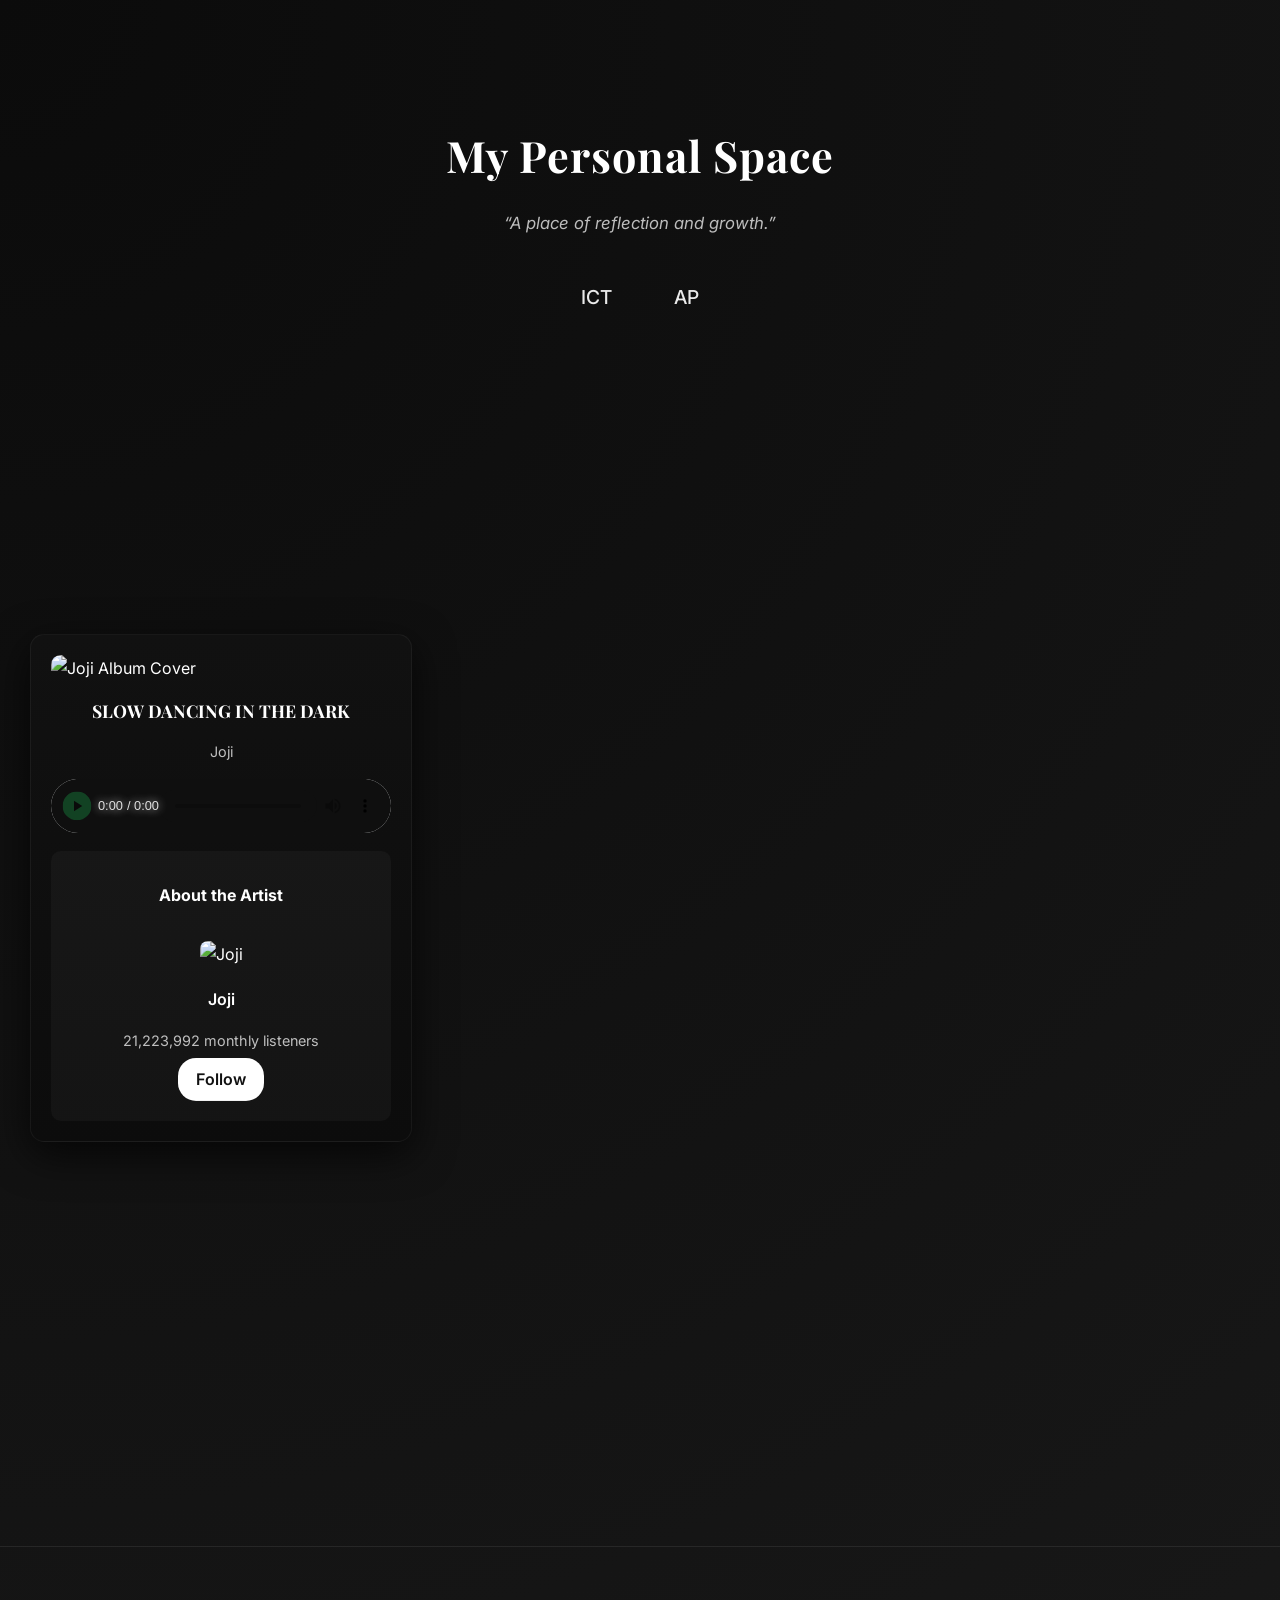
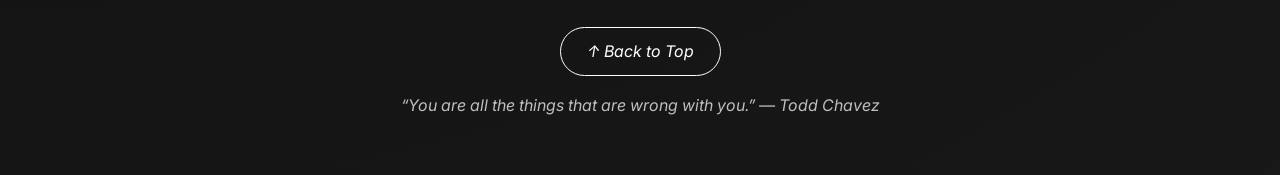
==== index.html @ 6a161e57 "Add files via upload" ====
<!DOCTYPE html>
<html lang="en">
<head>
  <meta charset="utf-8" />
  <meta name="viewport" content="width=device-width,initial-scale=1" />
  <title>My Personal Space</title>
  <link rel="stylesheet" href="style.css">
  <link href="https://fonts.googleapis.com/css2?family=Inter:wght@300;400;600&family=Playfair+Display:wght@500&display=swap" rel="stylesheet">
</head>
<body>
  <div class="page-layout">
  <main class="page-content">
    <header>
      <h1>My Personal Space</h1>
      <p class="subtitle">“A place of reflection and growth.”</p>
      <nav>
        <a href="ict.html" class="big-text">ICT</a>
        <a href="ap.html" class="big-text">AP</a>
      </nav>
    </header>

<section class="frame-row right-layout scroll-fade">
  <div class="frame-text">
    <h1>Website Creator</h1>
    <p>
      <strong>Name:</strong> Norman Jr. H. Yu<br>
      <strong>Birthday:</strong> August 12, 2011<br>
      <strong>Age:</strong> 14<br>
      Follow Joji to see more.
    </p>
  </div>
  <div class="frame-image">
    <img src="assets/photos/aboutme/me.png" alt="Photo of Norman Jr. Yu">
    <p class="frame-caption">Taken on April 18, 2025 at the MacArthur Landing Memorial National Park.</p>
  </div>
</section>

<section class="frame-row left-layout scroll-fade">
  <div class="frame-image">
    <img src="assets/photos/aboutme/cof/photo.png" alt="Circle of Friends">
    <p class="frame-caption">The last picture of us all together before the "Great Separation". (Taken on May 28, 2023)</p>
  </div>
  <div class="frame-text">
    <h2>Circle Of Friends</h2>
    <p>I love all my friends. Without them, I wouldn't have reached something true.</p>

 <!-- Learn More Button turned into "VIEW" button -->
<a href="secondary html files/cof.html" class="view-button">
  VIEW
  <svg fill="currentColor" viewBox="0 0 24 24" class="icon">
    <path
      clip-rule="evenodd"
      d="M12 2.25c-5.385 0-9.75 4.365-9.75 9.75s4.365 9.75 9.75 9.75 9.75-4.365 9.75-9.75S17.385 2.25 12 2.25zm4.28 10.28a.75.75 0 000-1.06l-3-3a.75.75 0 10-1.06 1.06l1.72 1.72H8.25a.75.75 0 000 1.5h5.69l-1.72 1.72a.75.75 0 101.06 1.06l3-3z"
      fill-rule="evenodd"
    ></path>
  </svg>
</a>

  </div>
</section>


<section class="frame-row right-layout scroll-fade">
  <div class="frame-text">
    <h1>My Family</h1>
    <p>
      I cherish my family dearly. Even on bad days, I will never forget that they shape me to become the person I am today.
    </p>
  </div>
  <div class="frame-image">
    <img src="assets/photos/family.png" alt="Family photo">
    <p class="frame-caption">“I am Mr. Blue!”</p>
  </div>
</section>

    <footer>
      <a href="#" class="back-top">↑ Back to Top</a>
      <p>“You are all the things that are wrong with you.” — Todd Chavez</p>
    </footer>
  </main>

  <!-- Spotify Sidebar -->
  <aside class="spotify-sidebar" aria-label="Now Playing sidebar">
    <div class="spotify-album">
      <img src="assets/albumcovers/ballads1.png" alt="Joji Album Cover">
    </div>

    <div class="spotify-song-info">
      <h2>SLOW DANCING IN THE DARK</h2>
      <p>Joji</p>
    </div>

    <div class="spotify-audio">
      <audio autoplay controls loop>
        <source src="assets/trackaudio/slowdancing.mp3" type="audio/mpeg">
        Your browser does not support the audio element.
      </audio>
    </div>

    <div class="spotify-about">
      <h4>About the Artist</h4>
      <img src="assets/photos/aboutartist/joji.png" alt="Joji" class="artist-photo">
      <p class="artist-name">Joji</p>
      <p class="artist-listeners">21,223,992 monthly listeners</p>
      <a href="likes.html" class="follow-btn">Follow</a>
    </div>
  </aside>
  </div>

</div>
</body>

</html>
---- style.css ----
/* ——— Fonts & Base ——— */
body {
  margin: 0;
  font-family: 'Inter', sans-serif;
  background: radial-gradient(circle at top left, #0b0b0b, #181818);
  color: #f2f2f2;
  overflow-x: hidden;
  animation: fadeInBody 1.5s ease forwards;
  scroll-behavior: smooth;
  line-height: 1.7;
}


.big-text {
  font-size: larger;
}

@keyframes fadeInBody {
  from { opacity: 0; transform: translateY(15px); }
  to { opacity: 1; transform: translateY(0); }
}

/* ——— Header ——— */
header {
  text-align: center;
  padding: 90px 20px 60px;
  animation: fadeInUp 1.2s ease forwards;
}

h1 {
  font-family: 'Playfair Display', serif;
  font-size: 2.7em;
  color: #fff;
  letter-spacing: 1px;
  margin-bottom: 12px;
}

.subtitle {
  font-style: italic;
  color: #bdbdbd;
  font-size: 1.05em;
  margin-bottom: 35px;
}

/* ——— Navigation ——— */
nav {
  display: flex;
  justify-content: center;
  gap: 30px;
  margin-bottom: 20px;
}

nav a {
  text-decoration: none;
  color: #eaeaea;
  font-weight: 500;
  padding: 8px 16px;
  border-radius: 20px;
  transition: all 0.3s ease;
}

nav a:hover {
  background: #ffffff10;
  color: #fff;
  transform: translateY(-2px);
}

/* ——— Sections ——— */
section {
  text-align: center;
  padding: 70px 20px;
  max-width: 800px;
  margin: 0 auto;
  opacity: 0;
  animation: fadeInUp 1.3s ease forwards;
}

/* Apply scroll-driven fade + slide */
.scroll-fade {
  opacity: 0;
  transform: translateY(60px);
  animation: fadeSlide ease both;
  animation-timeline: scroll-anim;
  animation-range: entry 0% cover 40%;
}

/* Keyframes for the scroll animation */
@keyframes fadeSlide {
  from {
    opacity: 0;
    transform: translateY(60px);
  }
  to {
    opacity: 1;
    transform: translateY(0);
  }
}


@keyframes fadeInUp {
  from { opacity: 0; transform: translateY(40px); }
  to { opacity: 1; transform: translateY(0); }
}

h2 {
  font-family: 'Playfair Display', serif;
  font-size: 2em;
  color: #fff;
  margin-bottom: 20px;
}

/* ——— Frame Layout ——— */
.frame-row {
  display: flex;
  align-items: center;
  justify-content: space-between;
  gap: 40px;
  margin: 80px auto;
  padding: 30px;
  max-width: 1000px;
  background: rgba(255,255,255,0.02);
  border-radius: 16px;
  box-shadow: 0 10px 30px rgba(0,0,0,0.4);
  backdrop-filter: blur(6px);
}

.frame-row.left-layout {
  flex-direction: row-reverse;
}

.frame-image {
  flex: 0 0 300px;
  text-align: center;
}

.frame-image img {
  width: 100%;
  border-radius: 12px;
  filter: grayscale(20%) brightness(0.9);
  transition: 0.4s ease;
  box-shadow: 0 8px 25px rgba(0,0,0,0.6);
}

.frame-image img:hover {
  filter: grayscale(0%) brightness(1);
  transform: scale(1.03);
}

.frame-caption {
  color: rgba(255,255,255,0.6);
  font-size: 0.85em;
  margin-top: 10px;
  font-style: italic;
}

.frame-text {
  flex: 1;
  text-align: left;
}

.frame-text h1,
.frame-text h2 {
  font-family: 'Playfair Display', serif;
  color: #fff;
  margin-bottom: 15px;
}

.frame-text p {
  color: #d3d3d3;
  font-size: 1.05em;
}

/* ——— Back to Top ——— */
.back-top {
  display: inline-block;
  margin-top: 40px;
  background: transparent;
  border: 1.5px solid #fff;
  padding: 10px 26px;
  border-radius: 30px;
  color: #fff;
  transition: 0.3s;
  text-decoration: none;
  text-align: center;
}

.back-top:hover {
  background: #fff;
  color: #000;
  transform: translateY(-3px);
}

/* ——— Footer ——— */
footer {
  text-align: center;
  padding: 40px 20px;
  color: #bfbfbf;
  font-style: italic;
  border-top: 1px solid rgba(255,255,255,0.08);
  animation: fadeInUp 1.6s ease forwards;
}


/* ——— Spotify Sidebar ——— */
:root {
  --accent-green: #1db954;
  --panel: #111;
  --muted: #bfbfbf;
}

.spotify-sidebar {
  position: absolute;
  left: 30px;                 /* slight offset from edge */
  top: 50%;
  transform: translateY(-50%);
  height: fit-content;
  width: 340px;               /* increased width */
  max-width: calc(100vw - 48px);
  background: linear-gradient(180deg, #111, #0c0c0c);
  border-radius: 14px;
  padding: 20px;
  box-shadow: 0 12px 40px rgba(0,0,0,0.7);
  color: #fff;
  overflow-y: auto;
  overflow-x: hidden;
  max-height: 1500px;
  border: 1px solid rgba(255,255,255,0.05);
  z-index: 50;
  scrollbar-width: none;
  overflow-y: scroll;        /* scrollable vertically */
  overflow-x: hidden;        /* prevent sideways scrolling */
  -ms-overflow-style: none;  /* hide scrollbar in old Edge/IE */
}

.spotify-sidebar::-webkit-scrollbar {
  width: 0;
  height: 0;
}

/* ——— Album Art ——— */
.spotify-album img {
  width: 100%;
  height: 340px;
  border-radius: 10px;
  margin-bottom: 14px;
  transition: transform 0.3s ease;
}

.spotify-album img:hover {
  transform: scale(1.03);
}

/* ——— Song Info ——— */
.spotify-song-info {
  text-align: center;
  margin-bottom: 12px;
}

.spotify-song-info h2 {
  margin: 0;
  font-size: 1.1rem;
}

.spotify-song-info p {
  color: var(--muted);
  font-size: 0.9rem;
}

/* ——— Audio Player ——— */
.spotify-audio {
  display: flex;
  justify-content: center;
  margin: 12px 0 18px;
}

.spotify-audio audio {
  width: 100%;
  border-radius: 10px;
  accent-color: var(--accent-green);
}

/* ——— Artist Card ——— */
.spotify-about {
  background: rgba(255,255,255,0.03);
  border-radius: 10px;
  padding: 10px;
  text-align: center;
}

.artist-photo {
  width: 100%;
  border-radius: 8px;
  object-fit: cover;
  margin: 10px auto;
}

.artist-name {
  font-weight: 600;
  margin-top: 8px;
}

.artist-listeners {
  color: var(--muted);
  font-size: 0.9rem;
  margin: 4px 0;
}

/* ——— Follow Button ——— */
.follow-btn {
  background: white;
  color: #111;
  border: none;
  padding: 8px 18px;
  border-radius: 18px;
  margin-bottom: 10px;
  cursor: pointer;
  transition: all 0.3s ease;
  font-weight: 600;
  text-decoration: none;
  display: inline-block;
}

.follow-btn:hover {
  background-color: var(--accent-green);
  color: #fff;
  transform: scale(1.07);
}

/* ——— Responsive ——— */
@media (max-width: 950px) {
  .spotify-sidebar {
    display: none;
    right: auto;
  }
  .frame-row {
    flex-direction: column;
    text-align: center;
  }
  .frame-text {
    text-align: center;
  }
}
.follow {
  background: white;
  color: #111;
  border: none;
  padding: 8px 16px;
  border-radius: 18px;
  margin-bottom: 8px;
  cursor: pointer;
  transition: 0.3s ease;
  font-weight: 600;
  font-family: inherit;
  width: 100px; /* same as .follow-btn */
  text-align: center;
  box-sizing: border-box;
  line-height: normal;
  text-decoration: none;
}

/* Hover state — same size and animation as .follow-btn */
.follow:hover {
  filter: brightness(1.067);
  transform: scale(1.1);
  background-color: var(--accent-green);
  color: white;
}

/* Change the text when hovered */
.follow:hover::before {
  content: "Unfollow?";
}

/* Hide original text visually when hovered */
.follow:hover {
  color: transparent; /* hides the original 'Followed' text */
  position: relative;
}

/* Position the hover text properly */
.follow:hover::before {
  position: absolute;
  top: 50%;
  left: 50%;
  transform: translate(-50%, -50%);
  color: white;
}

/* Chrome / Edge / Safari custom styles */
audio::-webkit-media-controls-panel {
  background: #0f0f0f;
  border-radius: 8px;
}
audio::-webkit-media-controls-play-button {
  background-color: var(--accent-green);
  border-radius: 50%;
  transform: scale(0.9);
}
audio::-webkit-media-controls-play-button:hover {
  background-color: #1ed760;
}
audio::-webkit-media-controls-current-time-display,
audio::-webkit-media-controls-time-remaining-display {
  color: #fff;
  font-size: 0.8rem;
}
audio::-webkit-media-controls-timeline {
  background-color: #0f0f0f;
  border-radius: 50px;
}
audio::-webkit-media-controls-volume-slider {
  color: #1ed760;
  accent-color: var(--accent-green);
}
audio::-webkit-media-controls-timeline::-webkit-slider-thumb,
audio::-webkit-media-controls-volume-slider::-webkit-slider-thumb {
  background: white;
  border-radius: 50%;
}

/* LESSONS TEMPLATE FOR ICT AND AP (and likes lmao) */


.card-container {
  display: flex;
  justify-content: center;
  gap: 20px;
  flex-wrap: wrap;
  padding: 15px;
}

/* ——— Card Styling ——— */
.card {
  position: relative;
  width: 250px;
  height: 350px;
  border-radius: 10px;
  padding: 1rem;
  overflow: hidden;
  display: flex;
  flex-direction: column;
  justify-content: flex-end;
  gap: 7.5px;
  color: white;
  background-position: center;
  background-size: cover;
  background-repeat: no-repeat;
  transition: transform 0.5s ease, filter 0.5s ease;

  /* 🩶 Start grayscale and dimmed */
  filter: grayscale(100%) brightness(0.7);
}

/* ——— Overlay ——— */
.card::after {
  content: "";
  position: absolute;
  inset: 0;
  background: rgba(0, 0, 0, 0.3);
  opacity: 0.5;
  transition: opacity 0.3s ease;
}

.card:hover::after {
  opacity: 0.25;
}

/* ——— Hover Effects ——— */
.card:hover {
  transform: scale(1.1);
  border-radius: 15px;

  /* 🌈 Restore color and brightness */
  filter: grayscale(0%) brightness(1);
}

/* ——— Header + Line Effect ——— */
.cardHeader {
  text-transform: uppercase;
  position: relative;
  width: max-content;
  font-weight: bold;
  transition: all 0.5s ease;
}

.cardH {
  text-transform: uppercase;
  position: relative;
  width: max-content;
  font-weight: bold;
  transition: all 0.5s ease;
  text-align: justify;
}

.cardH::after {
    content: "";
  width: calc(100% + 1rem);
  height: 2.5px;
  transform: translateX(calc(-100% - 1rem));
  background: rgb(0, 0, 0);
  bottom: -2px;
  left: 0;
  position: absolute;
  opacity: 0;
}

.cardHeader::after {
  content: "";
  width: calc(100% + 1rem);
  height: 2.5px;
  transform: translateX(calc(-100% - 1rem));
  background: rgb(0, 0, 0);
  bottom: -2px;
  left: 0;
  position: absolute;
  opacity: 0;
}

/* ——— Details Section ——— */
.details {
  z-index: 2;
  display: flex;
  flex-direction: column;
  gap: 5px;
  transform: translateY(95%);
  transition: all 0.5s ease;
}

.card:hover .details {
  transform: translateY(0%);
  transition-delay: 0.5s;
}

.card:hover .cardHeader::after {
  transform: translateX(-1rem);
  transition: 0.5s ease;
  opacity: 1;
}

a {
  position: relative;
  display: inline-block;
  cursor: pointer;
  outline: none;
  border: 0;
  vertical-align: middle;
  text-decoration: none;
  background: transparent;
  padding: 0;
  font-size: inherit;
  font-family: inherit;
}

a.learn-more {
  width: 12rem;
  height: auto;
}

a.learn-more .circle {
  transition: all 0.45s cubic-bezier(0.65, 0, 0.076, 1);
  position: relative;
  display: block;
  margin: 0;
  width: 3rem;
  height: 3rem;
  background: #fafafa;
  border-radius: 1.625rem;
}

a.learn-more .circle .icon {
  transition: all 0.45s cubic-bezier(0.65, 0, 0.076, 1);
  position: absolute;
  top: 0;
  bottom: 0;
  margin: auto;
  background: #fff;
}

a.learn-more .circle .icon.arrow {
  transition: all 0.45s cubic-bezier(0.65, 0, 0.076, 1);
  left: 0.625rem;
  width: 1.125rem;
  height: 0.125rem;
  background: none;
}

a.learn-more .circle .icon.arrow::before {
  position: absolute;
  content: "";
  top: -0.29rem;
  right: 0.0625rem;
  width: 0.625rem;
  height: 0.625rem;
  border-top: 0.125rem solid #000000;
  border-right: 0.125rem solid #000000;
  transform: rotate(45deg);
}

a.learn-more .button-text {
  transition: all 0.45s cubic-bezier(0.65, 0, 0.076, 1);
  position: absolute;
  top: 0;
  left: 0;
  right: 0;
  bottom: 0;
  padding: 0.75rem 0;
  margin: 0 0 0 1.85rem;
  color: #ffffff;
  font-weight: 700;
  line-height: 1.6;
  text-align: center;
  text-transform: uppercase;
}

a:hover .circle {
  width: 100%;
}

a:hover .circle .icon.arrow {
  background: #fff;
  transform: translate(1rem, 0);
}

a:hover .button-text {
  color: #000000;
}

/* ICT CARDS */ 
.ict {
  display: flex;
  justify-content: center; /* centers the cards horizontally */
  align-items: center;     /* vertically aligns the cards inside the row */
  gap: 20px;
  margin-top: 20px;        /* optional spacing from top */
}

.cards {
  background-color: #fff;
  height: 200px;
  width: 150px;
  border-radius: 16px;
  transition: all 0.3s ease;
  display: flex;
  align-items: center;
  justify-content: center;
  text-decoration: none; /* remove underline if using <a> */
  color: #000;
  font-weight: 600;
  filter: grayscale(0%)
}

.cards:hover {
  transform: scale(1.2); /* small smooth expansion */
  background-color: #b8b8b8;
  filter: grayscale(0%)
}

/* New version for the "VIEW" link */
.view-button {
  position: relative;
  transition: all 0.3s ease-in-out;
  box-shadow: 0px 10px 20px rgba(0, 0, 0, 0.2);
  padding-block: 0.4rem;
  padding-inline: 0.8rem;
  width: 150px;
  background-color: rgb(243, 243, 243);
  border-radius: 9999px;
  display: flex;
  align-items: center;
  justify-content: center;
  cursor: pointer;
  color: #000000;
  gap: 10px;
  font-weight: bold;
  border: 3px solid #ffffff4d;
  outline: none;
  overflow: hidden;
  font-size: 15px;
  text-decoration: none; /* Important for links */
}

.view-button .icon {
  width: 24px;
  height: 24px;
  transition: all 0.3s ease-in-out;
}

.view-button:hover {
  transform: scale(1.05);
  border-color: #fff9;
}

.view-button:hover .icon {
  transform: translate(4px);
}

.view-button:hover::before {
  animation: shine 1.5s ease-out infinite;
}

.view-button::before {
  content: "";
  position: absolute;
  width: 100px;
  height: 100%;
  background-image: linear-gradient(
    120deg,
    rgba(255, 255, 255, 0) 30%,
    rgba(99, 99, 99, 0.8),
    rgba(255, 255, 255, 0) 70%
  );
  top: 0;
  left: -100px;
  opacity: 0.6;
}

@keyframes shine {
  0% {
    left: -100px;
  }
  60%, 100% {
    left: 100%;
  }
}
.wheel { width: var(--wheel-size); height: var(--wheel-size); position: relative; margin: 100px auto; border-radius: 50%; background: radial-gradient(circle at center, rgba(255,255,255,0.05), rgba(0,0,0,0.5)); box-shadow: 0 0 25px rgba(255,255,255,0.05); } .wheel-center { position: absolute; inset: 0; margin: auto; width: 35%; height: 35%; border-radius: 50%; background: rgba(255,255,255,0.1); display: flex; align-items: center; justify-content: center; color: white; font-weight: bold; text-align: center; font-size: 0.9em; letter-spacing: 1px; backdrop-filter: blur(4px); } .wheel-slot { position: absolute; left: 50%; top: 50%; width: var(--slot-size); height: var(--slot-size); transform-origin: center -120px; border-radius: 50%; overflow: hidden; transition: transform 0.3s ease, box-shadow 0.3s ease; } .wheel-slot a img { width: 100%; height: 100%; object-fit: cover; border-radius: 50%; transition: transform 0.3s ease, filter 0.3s ease; } .wheel-slot:hover img { transform: scale(1.1); filter: brightness(1.3); } /* Angles for 8 links */ .slot1 { transform: translate(-50%, -50%) rotate(-90deg) translateY(-140px) rotate(90deg); } .slot2 { transform: translate(-50%, -50%) rotate(-45deg) translateY(-140px) rotate(45deg); } .slot3 { transform: translate(-50%, -50%) rotate(0deg) translateY(-140px) rotate(0deg); } .slot4 { transform: translate(-50%, -50%) rotate(45deg) translateY(-140px) rotate(-45deg); } .slot5 { transform: translate(-50%, -50%) rotate(90deg) translateY(-140px) rotate(-90deg); } .slot6 { transform: translate(-50%, -50%) rotate(135deg) translateY(-140px) rotate(-135deg); } .slot7 { transform: translate(-50%, -50%) rotate(180deg) translateY(-140px) rotate(-180deg); } .slot8 { transform: translate(-50%, -50%) rotate(225deg) translateY(-140px) rotate(-225deg); } .slot-label { position: absolute; left: 50%; top: 100%; transform: translateX(-50%) translateY(8px); font-size: 0.8em; color: #ccc; opacity: 0; transition: opacity 0.3s ease; } .wheel-slot:hover .slot-label { opacity: 1; }


/* Slideshow Container */
.slideshow {
  position: relative;
  max-width: 800px;
  margin: 60px auto;
  overflow: hidden;
  border-radius: 20px;
  box-shadow: 0 0 25px rgba(255, 255, 255, 0.1);
}

/* Each Slide */
.slide {
  position: absolute;
  width: 100%;
  height: 100%;
  opacity: 0;
  animation: fadeSlide 15s infinite;
}

.slide:nth-child(1) { animation-delay: 0s; }
.slide:nth-child(2) { animation-delay: 5s; }
.slide:nth-child(3) { animation-delay: 10s; }

.slide img {
  width: 100%;
  height: 500px;
  object-fit: cover;
  border-radius: 20px;
  transition: transform 0.4s ease;
}

/* Hover effect */
.slide a:hover img {
  transform: scale(1.05);
}

/* Info text overlay */
.info {
  position: absolute;
  bottom: 0;
  left: 0;
  right: 0;
  background: rgba(0, 0, 0, 0.6);
  color: #fff;
  padding: 20px;
  text-align: center;
  font-size: 1.2em;
  opacity: 0;
  transition: opacity 0.3s ease;
  border-radius: 0 0 20px 20px;
}

.slide a:hover .info {
  opacity: 1;
}

/* Fade animation */
@keyframes fadeSlide {
  0% { opacity: 0; }
  8% { opacity: 1; }
  33% { opacity: 1; }
  41% { opacity: 0; }
  100% { opacity: 0; }
}
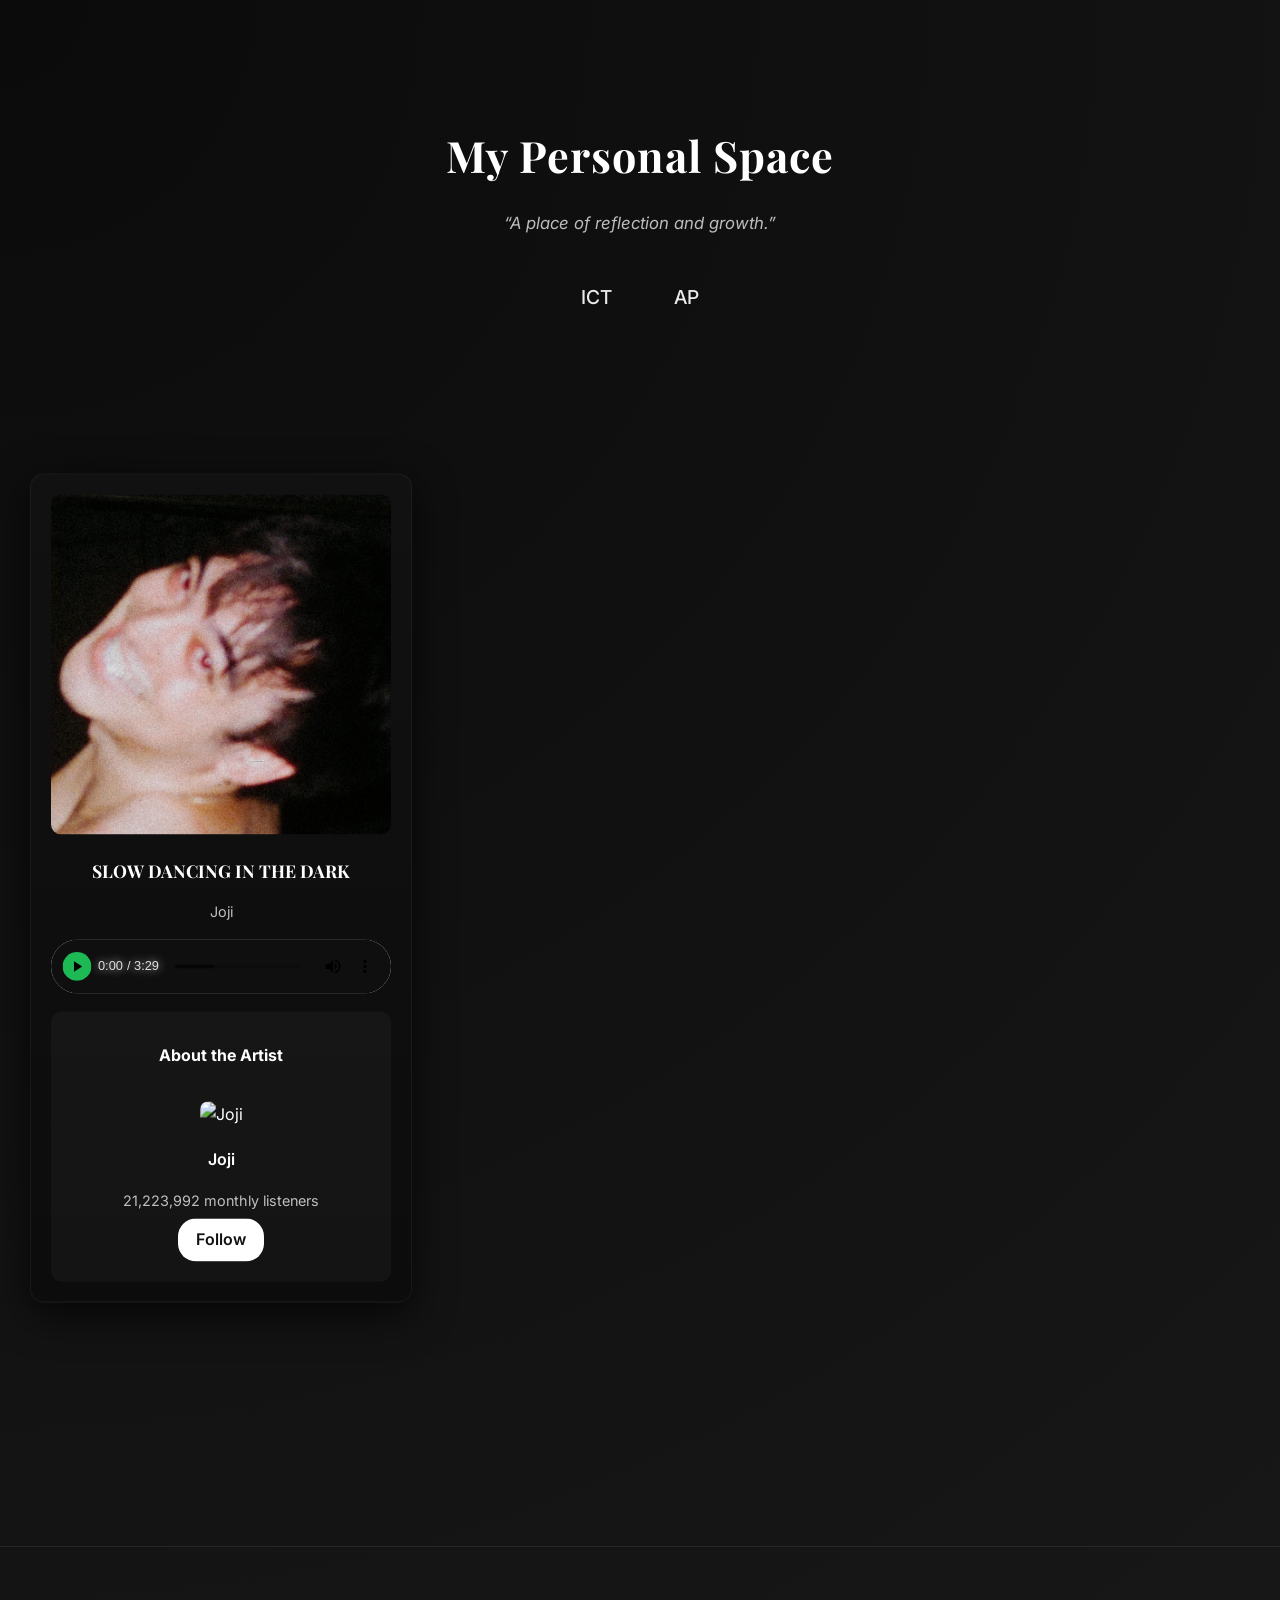
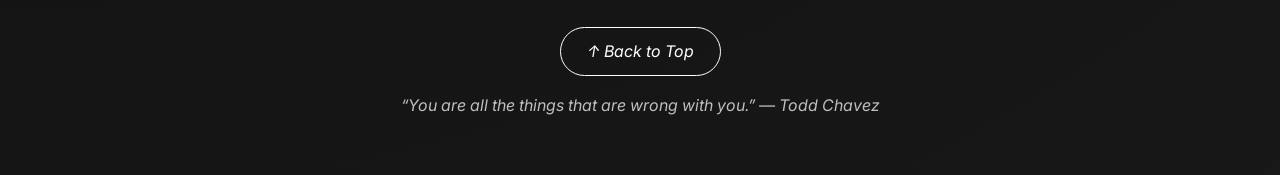
==== commit 5c6d544d: "Update index.html" ====
--- a/index.html
+++ b/index.html
@@ -107,7 +107,6 @@
   </aside>
   </div>
 
-</div>
 </body>
+</html>
 
-</html>
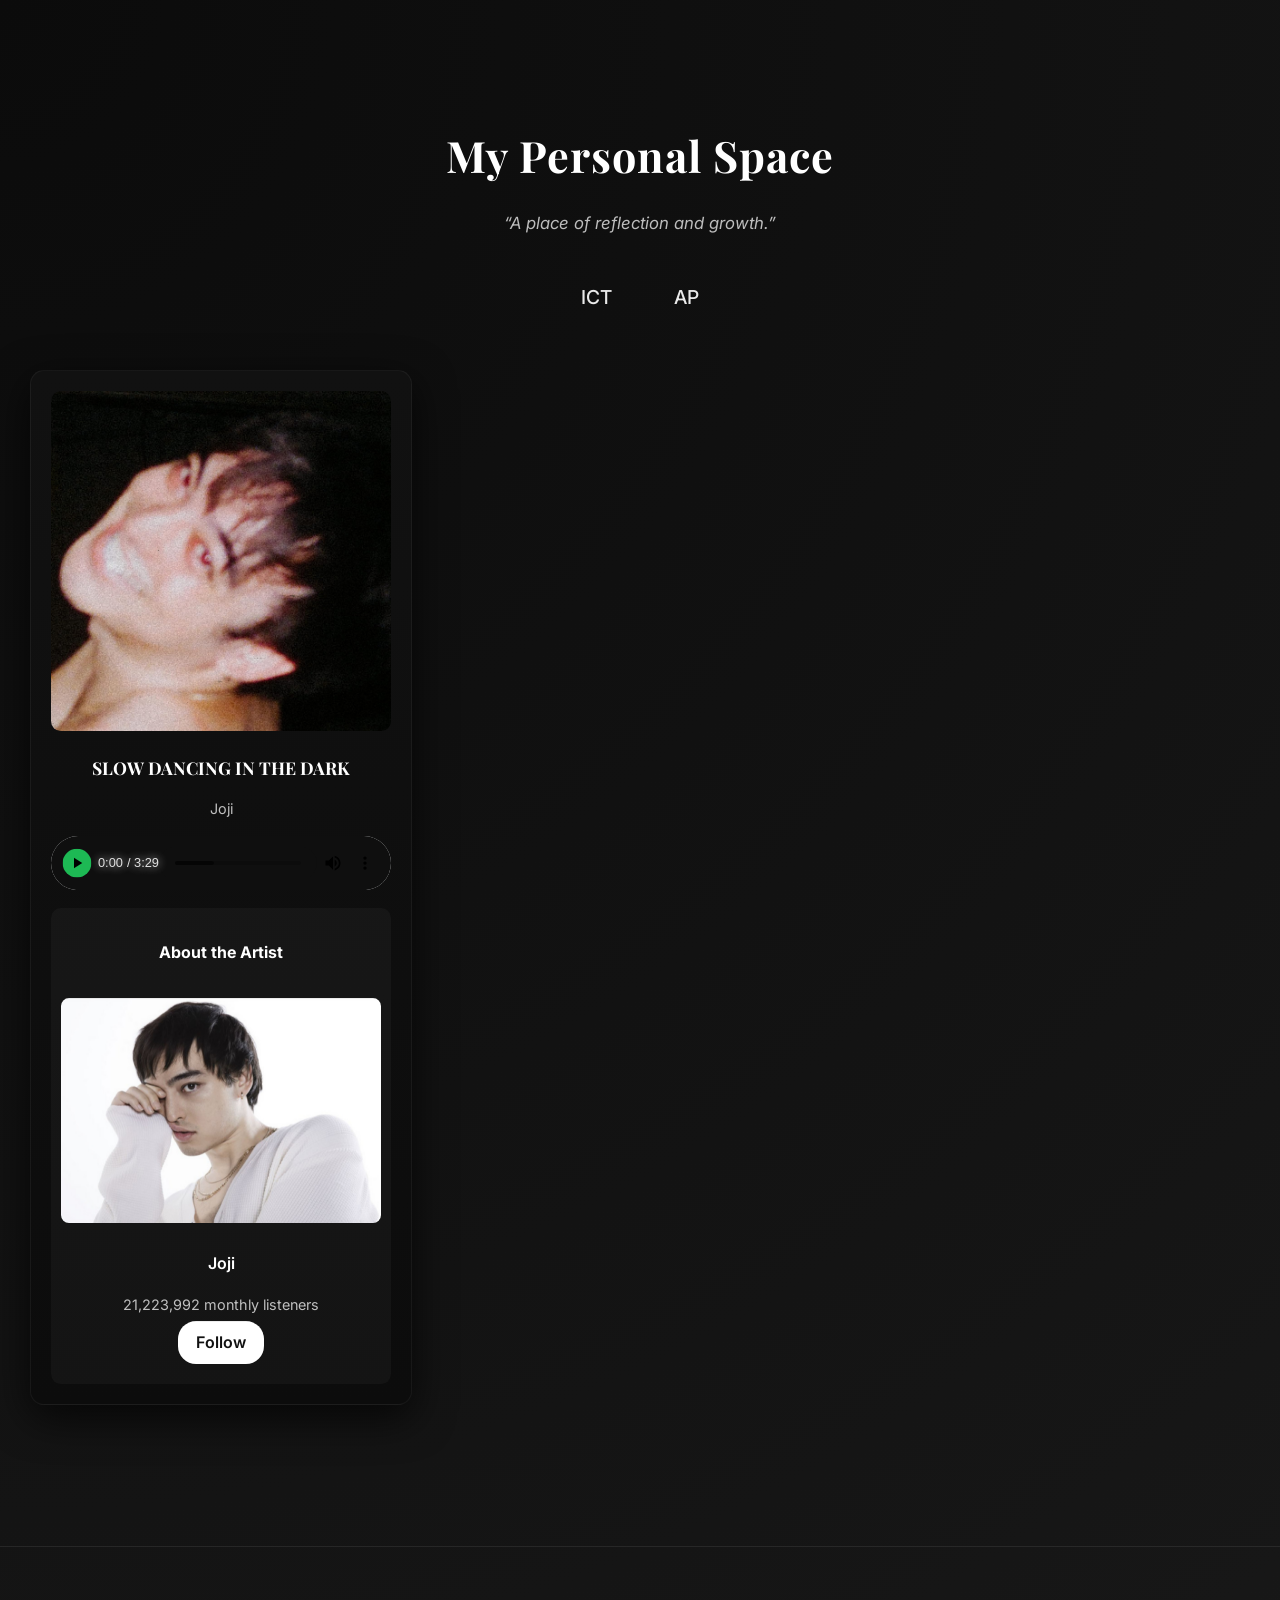
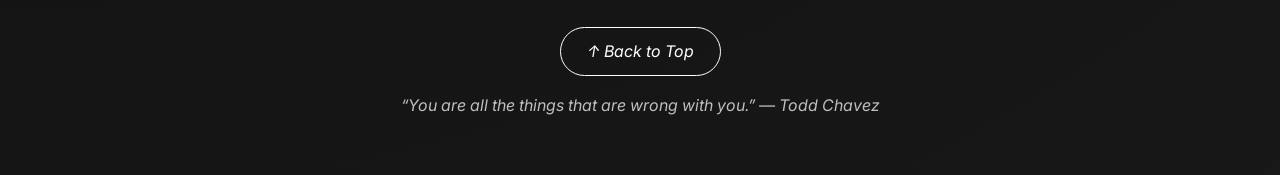
==== commit e54b47e7: "Update index.html" ====
--- a/index.html
+++ b/index.html
@@ -2,111 +2,115 @@
 <html lang="en">
 <head>
   <meta charset="utf-8" />
-  <meta name="viewport" content="width=device-width,initial-scale=1" />
+  <meta name="viewport" content="width=device-width, initial-scale=1" />
   <title>My Personal Space</title>
   <link rel="stylesheet" href="style.css">
   <link href="https://fonts.googleapis.com/css2?family=Inter:wght@300;400;600&family=Playfair+Display:wght@500&display=swap" rel="stylesheet">
 </head>
+
 <body>
   <div class="page-layout">
-  <main class="page-content">
-    <header>
-      <h1>My Personal Space</h1>
-      <p class="subtitle">“A place of reflection and growth.”</p>
-      <nav>
-        <a href="ict.html" class="big-text">ICT</a>
-        <a href="ap.html" class="big-text">AP</a>
-      </nav>
-    </header>
+    <main class="page-content">
+      <header>
+        <h1>My Personal Space</h1>
+        <p class="subtitle">“A place of reflection and growth.”</p>
+        <nav>
+          <a href="ict.html" class="big-text">ICT</a>
+          <a href="ap.html" class="big-text">AP</a>
+        </nav>
+      </header>
 
-<section class="frame-row right-layout scroll-fade">
-  <div class="frame-text">
-    <h1>Website Creator</h1>
-    <p>
-      <strong>Name:</strong> Norman Jr. H. Yu<br>
-      <strong>Birthday:</strong> August 12, 2011<br>
-      <strong>Age:</strong> 14<br>
-      Follow Joji to see more.
-    </p>
+      <!-- Website Creator Section -->
+      <section class="frame-row right-layout scroll-fade">
+        <div class="frame-text">
+          <h1>Website Creator</h1>
+          <p>
+            <strong>Name:</strong> Norman Jr. H. Yu<br>
+            <strong>Birthday:</strong> August 12, 2011<br>
+            <strong>Age:</strong> 14<br>
+            Follow Joji to see more.
+          </p>
+        </div>
+        <div class="frame-image">
+          <img src="assets/photos/aboutme/me.png" alt="Photo of Norman Jr. Yu">
+          <p class="frame-caption">Taken on April 18, 2025 at the MacArthur Landing Memorial National Park.</p>
+        </div>
+      </section>
+
+      <!-- Circle of Friends Section -->
+      <section class="frame-row left-layout scroll-fade">
+        <div class="frame-image">
+          <img src="assets/photos/aboutme/cof/photo.png" alt="Circle of Friends">
+          <p class="frame-caption">The last picture of us all together before the "Great Separation". (Taken on May 28, 2023)</p>
+        </div>
+        <div class="frame-text">
+          <h2>Circle Of Friends</h2>
+          <p>I love all my friends. Without them, I wouldn't have reached something true.</p>
+
+          <!-- View Button -->
+          <a href="secondary-html-files/cof.html" class="view-button">
+            VIEW
+            <svg fill="currentColor" viewBox="0 0 24 24" class="icon">
+              <path
+                clip-rule="evenodd"
+                fill-rule="evenodd"
+                d="M12 2.25c-5.385 0-9.75 4.365-9.75 9.75s4.365 9.75 9.75 9.75 
+                   9.75-4.365 9.75-9.75S17.385 2.25 12 2.25zm4.28 10.28a.75.75 0 
+                   000-1.06l-3-3a.75.75 0 10-1.06 1.06l1.72 1.72H8.25a.75.75 0 
+                   000 1.5h5.69l-1.72 1.72a.75.75 0 101.06 1.06l3-3z"
+              ></path>
+            </svg>
+          </a>
+        </div>
+      </section>
+
+      <!-- Family Section -->
+      <section class="frame-row right-layout scroll-fade">
+        <div class="frame-text">
+          <h1>My Family</h1>
+          <p>
+            I cherish my family dearly. Even on bad days, I will never forget that they shape me to become the person I am today.
+          </p>
+        </div>
+        <div class="frame-image">
+          <img src="assets/photos/family.png" alt="Family photo">
+          <p class="frame-caption">“I am Mr. Blue!”</p>
+        </div>
+      </section>
+
+      <!-- Footer -->
+      <footer>
+        <a href="#" class="back-top">↑ Back to Top</a>
+        <p>“You are all the things that are wrong with you.” — Todd Chavez</p>
+      </footer>
+    </main>
+
+    <!-- Spotify Sidebar -->
+    <aside class="spotify-sidebar" aria-label="Now Playing sidebar">
+      <div class="spotify-album">
+        <img src="assets/albumcovers/ballads1.png" alt="Joji Album Cover">
+      </div>
+
+      <div class="spotify-song-info">
+        <h2>SLOW DANCING IN THE DARK</h2>
+        <p>Joji</p>
+      </div>
+
+      <div class="spotify-audio">
+        <audio autoplay controls loop>
+          <source src="assets/trackaudio/slowdancing.mp3" type="audio/mpeg">
+          Your browser does not support the audio element.
+        </audio>
+      </div>
+
+      <div class="spotify-about">
+        <h4>About the Artist</h4>
+        <img src="assets/photos/aboutartist/joji.png" alt="Joji" class="artist-photo">
+        <p class="artist-name">Joji</p>
+        <p class="artist-listeners">21,223,992 monthly listeners</p>
+        <a href="likes.html" class="follow-btn">Follow</a>
+      </div>
+    </aside>
   </div>
-  <div class="frame-image">
-    <img src="assets/photos/aboutme/me.png" alt="Photo of Norman Jr. Yu">
-    <p class="frame-caption">Taken on April 18, 2025 at the MacArthur Landing Memorial National Park.</p>
-  </div>
-</section>
-
-<section class="frame-row left-layout scroll-fade">
-  <div class="frame-image">
-    <img src="assets/photos/aboutme/cof/photo.png" alt="Circle of Friends">
-    <p class="frame-caption">The last picture of us all together before the "Great Separation". (Taken on May 28, 2023)</p>
-  </div>
-  <div class="frame-text">
-    <h2>Circle Of Friends</h2>
-    <p>I love all my friends. Without them, I wouldn't have reached something true.</p>
-
- <!-- Learn More Button turned into "VIEW" button -->
-<a href="secondary html files/cof.html" class="view-button">
-  VIEW
-  <svg fill="currentColor" viewBox="0 0 24 24" class="icon">
-    <path
-      clip-rule="evenodd"
-      d="M12 2.25c-5.385 0-9.75 4.365-9.75 9.75s4.365 9.75 9.75 9.75 9.75-4.365 9.75-9.75S17.385 2.25 12 2.25zm4.28 10.28a.75.75 0 000-1.06l-3-3a.75.75 0 10-1.06 1.06l1.72 1.72H8.25a.75.75 0 000 1.5h5.69l-1.72 1.72a.75.75 0 101.06 1.06l3-3z"
-      fill-rule="evenodd"
-    ></path>
-  </svg>
-</a>
-
-  </div>
-</section>
-
-
-<section class="frame-row right-layout scroll-fade">
-  <div class="frame-text">
-    <h1>My Family</h1>
-    <p>
-      I cherish my family dearly. Even on bad days, I will never forget that they shape me to become the person I am today.
-    </p>
-  </div>
-  <div class="frame-image">
-    <img src="assets/photos/family.png" alt="Family photo">
-    <p class="frame-caption">“I am Mr. Blue!”</p>
-  </div>
-</section>
-
-    <footer>
-      <a href="#" class="back-top">↑ Back to Top</a>
-      <p>“You are all the things that are wrong with you.” — Todd Chavez</p>
-    </footer>
-  </main>
-
-  <!-- Spotify Sidebar -->
-  <aside class="spotify-sidebar" aria-label="Now Playing sidebar">
-    <div class="spotify-album">
-      <img src="assets/albumcovers/ballads1.png" alt="Joji Album Cover">
-    </div>
-
-    <div class="spotify-song-info">
-      <h2>SLOW DANCING IN THE DARK</h2>
-      <p>Joji</p>
-    </div>
-
-    <div class="spotify-audio">
-      <audio autoplay controls loop>
-        <source src="assets/trackaudio/slowdancing.mp3" type="audio/mpeg">
-        Your browser does not support the audio element.
-      </audio>
-    </div>
-
-    <div class="spotify-about">
-      <h4>About the Artist</h4>
-      <img src="assets/photos/aboutartist/joji.png" alt="Joji" class="artist-photo">
-      <p class="artist-name">Joji</p>
-      <p class="artist-listeners">21,223,992 monthly listeners</p>
-      <a href="likes.html" class="follow-btn">Follow</a>
-    </div>
-  </aside>
-  </div>
-
 </body>
 </html>
-
--- a/style.css
+++ b/style.css
@@ -5,8 +5,8 @@
   background: radial-gradient(circle at top left, #0b0b0b, #181818);
   color: #f2f2f2;
   overflow-x: hidden;
+  scroll-behavior: smooth;
   animation: fadeInBody 1.5s ease forwards;
-  scroll-behavior: smooth;
   line-height: 1.7;
 }
 
@@ -789,3 +789,5 @@
   41% { opacity: 0; }
   100% { opacity: 0; }
 }
+
+
